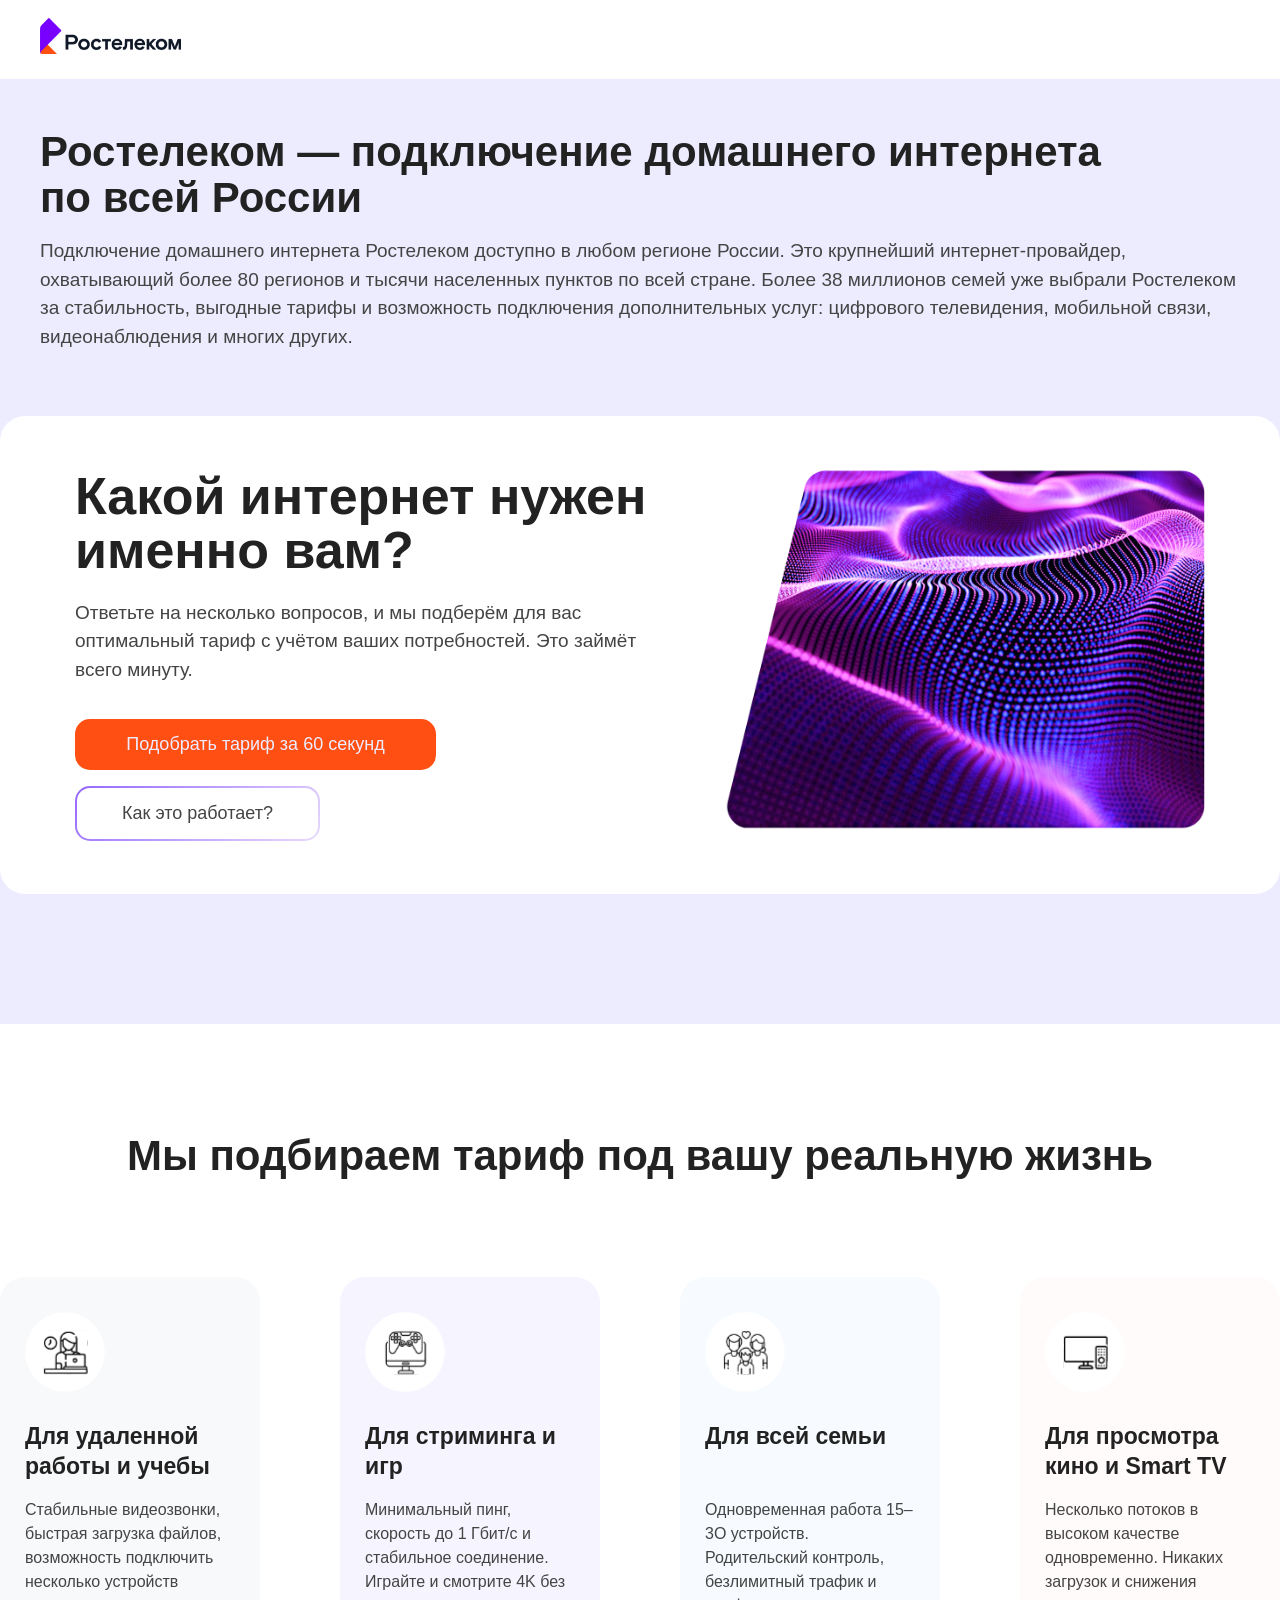
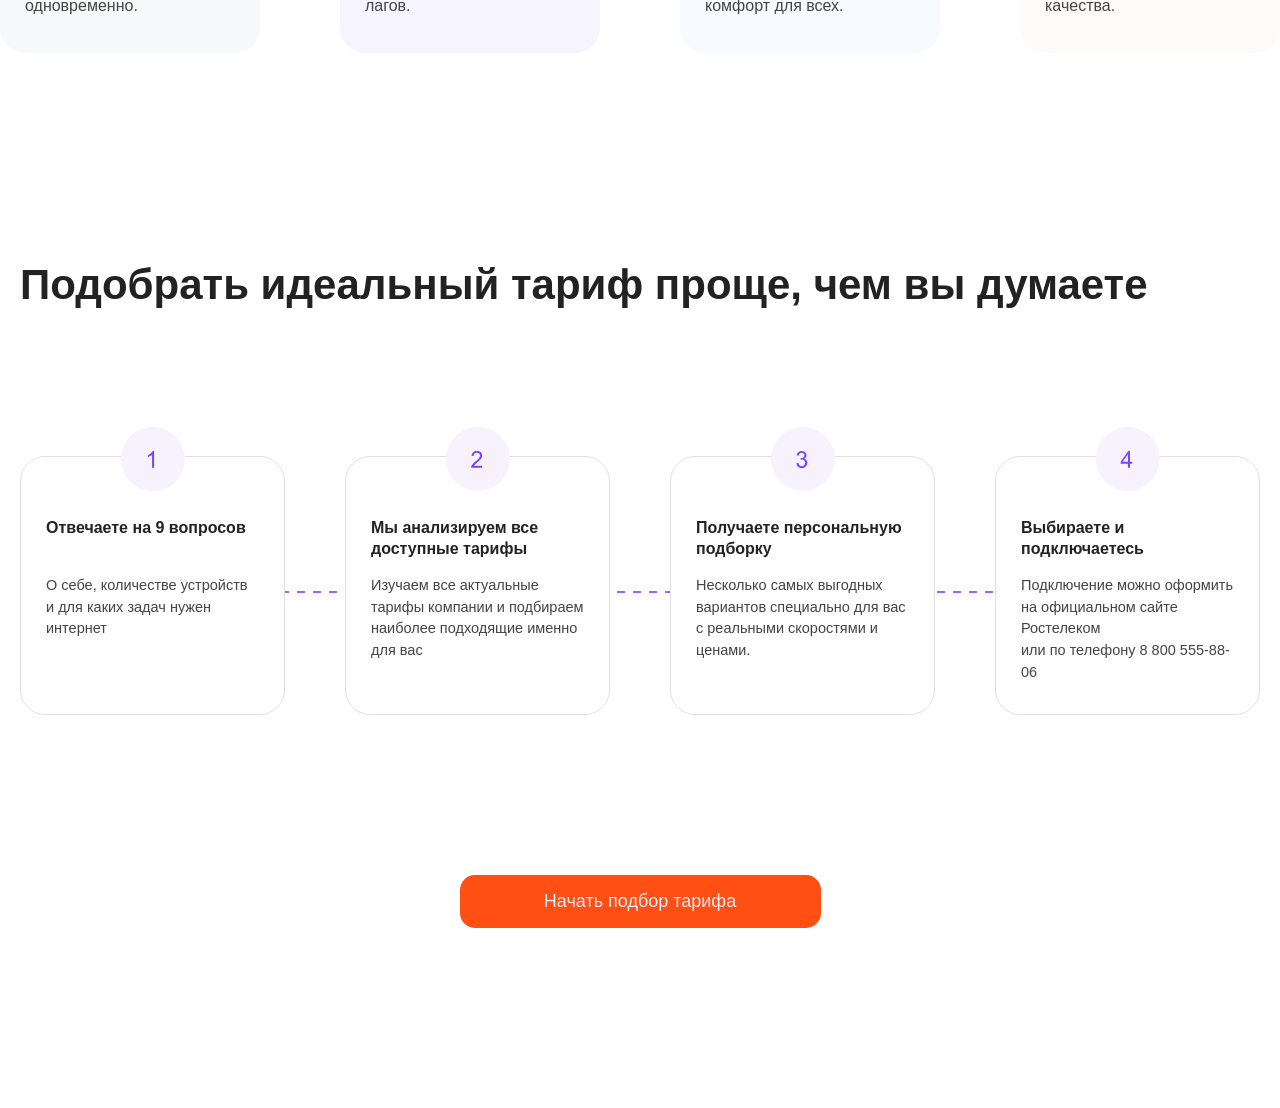
==== index.html @ 30d4591b "Add files via upload" ====
<!DOCTYPE html>
<html lang="ru">
<head>
    <meta charset="UTF-8">
    <meta name="viewport" content="width=device-width, initial-scale=1.0">
    <title>Ростелеком</title>
    <link rel="stylesheet" href="main.css">

</head>

<body>
   
    <header class="container">
        <span class="logo">
            <img src="img/photo_and_icons/photo_and_logo/logo.svg" alt="">
        </span>
    </header>

    <div class="glek">

            <div class="title container">
                <h1>Ростелеком — подключение домашнего интернета по всей России</h1>
                <p>Подключение домашнего интернета Ростелеком доступно в любом регионе России. Это крупнейший интернет-провайдер, охватывающий более 80 регионов и тысячи населенных пунктов по всей стране. Более 38 миллионов семей уже выбрали Ростелеком за стабильность, выгодные тарифы и возможность подключения дополнительных услуг: цифрового телевидения, мобильной связи, видеонаблюдения и многих других.</p>
            </div>
        
            <div class="hero container">

        <div class="content">    
            <h2>Какой интернет нужен именно вам?</h2>
            <p>Ответьте на несколько вопросов, и мы подберём для вас оптимальный тариф с учётом ваших потребностей. Это займёт всего минуту.</p>
            <div class="buttons">
                <button class="sec" onclick="window.location.href='quiz.html'">Подобрать тариф за 60 секунд</button>
                <button class="how" onclick="location.href='#steps'">Как это работает?</button>
            </div>
        </div>

            <div class="image desktop-img">
                <img src="img/photo_and_icons/photo_and_logo/photo1.png" alt="">
            </div>

            <div class="image mobile-img">
                <img src="img/photo_and_icons/photo_and_logo/photo1_mobile.png" alt="">
            </div>

    </div>

    <div class="reallife">

        <h1>Мы подбираем тариф под вашу реальную жизнь</h1>
        
        <div class="blocks">


            <div class="block one">
                <img src="img/photo_and_icons/icons/icon1.svg" alt="" width="80"; class="icons">
                <h2>Для удаленной работы и учебы</h2>
                <p>Стабильные видеозвонки, быстрая загрузка файлов, возможность подключить несколько устройств одновременно.</p>
            </div>

            <div class="block two">
                <img src="img/photo_and_icons/icons/icon2.svg" alt="" width="80" class="icons">
                <h2>Для стриминга и игр</h2>
                <p>Минимальный пинг, скорость до 1 Гбит/с и стабильное соединение. Играйте и смотрите 4K без лагов.</p>
            </div>

            <div class="block three">
                <img src="img/photo_and_icons/icons/icon3.svg" alt="" width="80" class="icons">
                <h2>Для всей семьи</h2>
                <p>Одновременная работа 15–3О устройств. Родительский контроль, безлимитный трафик и комфорт для всех.</p>
            </div>

            <div class="block four">
                <img src="img/photo_and_icons/icons/icon4.svg" alt="" width="80" class="icons">
                <h2>Для просмотра кино и Smart TV</h2>
                <p>Несколько потоков в высоком качестве одновременно. Никаких загрузок и снижения качества.</p>
            </div>


        </div>
      
    </div>

    <div class="ideal" id="steps">

         <div class="container">
            <h1>Подобрать идеальный тариф проще, чем вы думаете</h1>
        </div>
        
        <div class="container">

            <div class="blasts">
                
                <div class="blast ai">
                    <img src="img/photo_and_icons/icons/num1.svg" alt="" class="por" >
                    <h2>Отвечаете на 9 вопросов</h2>
                    <p>О себе, количестве устройств и для каких задач нужен интернет</p>
                </div>

                <div class="blast bi">
                    <img src="img/photo_and_icons/icons/num2.svg" alt="" class="por">
                    <h2>Мы анализируем все доступные тарифы</h2>
                    <p>Изучаем все актуальные тарифы компании и подбираем наиболее подходящие именно для вас</p>
                </div>

                <div class="blast ci">
                    <img src="img/photo_and_icons/icons/num3.svg" alt="" class="por">
                    <h2>Получаете персональную подборку</h2>
                    <p>Несколько самых выгодных вариантов специально для вас <br> с реальными скоростями и ценами.</p>
                </div>

                <div class="blast di">
                    <img src="img/photo_and_icons/icons/num4.svg" alt="" class="por">
                    <h2>Выбираете и подключаетесь</h2>
                    <p>Подключение можно оформить на официальном сайте Ростелеком<br>или по телефону 8 800 555-88-06</p>

                </div>

            </div>

        </div>


        <div style="text-align: center;">

        <button onclick="window.location.href='quiz.html'">Начать подбор тарифа</button>

        </div>

    </div>

</body>

</html>
---- main.css ----
html {
    scroll-behavior: smooth;
}

* {
    margin: 0;
    padding: 0;
    box-sizing: border-box;
}

html, body {
    overflow-x: hidden;
}

body {
    font-family: Arial, Helvetica, sans-serif;
    font-weight: bold;
    line-height: 1.5;
    color: #222222;
}







/* 1 СТРАНИЦА */

.container {
    max-width: 1480px;
    margin: 0 auto;
    padding: 0 40px;
}

.desktop-img {
    max-width: 100%;
    height: auto;
    display: block;
}

.mobile-img {
    display: none;
}

/* хедер */

header.container {
    display: flex;
    align-items: center;
    margin-top: 18px;
    margin-bottom: 18px;
}

.logo {
    width: 141px;
}

/* главный экран */

.glek {
    background-color: #EDECFF;
}

.title {
    padding-top: 50px;
}

.title h1 {
    font-size: clamp(32px, 4vw, 42px);
    line-height: 1.1;
    margin-bottom: 16px;
}

.title p {
    font-size: clamp(16px, 1.8vw, 19px);
    font-weight: 400;
    color: #444444;
    max-width: 1280px;
}

/* Hero */
.hero {
    display: flex;
    align-items: center;
    justify-content: space-between;
    background: #fff;
    border-radius: 25px;
    margin-top: 65px;
    margin-bottom: 130px;  
    padding: 50px 75px;
    gap: 60px;
}

.content {
    flex: 1;
}

.content h2 {
    font-size: clamp(38px, 5vw, 52px);
    line-height: 1.05;
    margin-bottom: 21px;
    max-width: 620px;
}

.content p {
    font-size: clamp(16px, 1.8vw, 19px);
    font-weight: 400;
    color: #444444;
    max-width: 620px;
    margin-bottom: 35px;
}

.buttons {
    display: flex;
    flex-direction: column;
    gap: 16px;      
    align-items: flex-start;
}

.sec, .how {
    font-size: 18px;
    font-weight: 400;
    padding: 15px 40px;
    border-radius: 15px;
    border: none;
    cursor: pointer;
    transition: transform 0.4s ease;
}

.sec {
    background-color: #FF4F12;
    color: #EDECFF;
    width: 361px;       
}

.how {
    background: linear-gradient(#ffffff, #ffffff) padding-box,
                linear-gradient(135deg, #9667FD, #E7DAFE) border-box;
    border: 2px solid transparent;
    color: #444444;
    width: 245px;      
}

.sec:hover, .how:hover {
    transform: scale(1.05);
}

.image {
    flex: 1;
    max-width: 480px;
}

.image img {
    border-radius: 20px;
    width: 100%;
}

/* блоки */

.reallife {
    padding: 100px 0;
    background: #ffffff;
}

.reallife h1 {
    font-size: clamp(32px, 4vw, 42px);
    text-align: center;  
    margin-bottom: 90px;
}

.blocks {
    display: flex;
    justify-content: center;
    gap: 80px;       
    flex-wrap: wrap;
}

.block {
    flex: 1;
    min-width: 260px;
    max-width: 280px;
    border-radius: 25px;
    padding: 35px 25px;
    text-align: left;

    display: flex;
    flex-direction: column;
}

.block.one { background-color: #F8F9FA; }
.block.two { background-color: #F6F5FF; }
.block.three { background-color: #F7FBFF; }
.block.four { background-color: #FFFBFB; }

.block img {
    margin-bottom: 30px;
    width: 80px;
    height: 80px;
    transition: transform 0.4s ease;
    border-radius: 50%;
}

.block:hover img {
    transform: scale(1.08);
}

.block h2 {
    font-size: 23px;
    line-height: 1.3;
    margin-bottom: 16px;

    min-height: 60px;
}

.block p {
    font-size: 16px;
    font-weight: 400;
    color: #444444;
}

/* шаги */

.ideal .container {  
    max-width: 1440px;
    margin: 0 auto;
    padding: 0 20px;
}

.ideal {
    background: #ffffff;
    padding: clamp(60px, 8vw, 100px) 0;
}

.ideal h1 {
    font-size: clamp(32px, 4vw, 42px);
    text-align: left;
    margin-bottom: 90px;
    
}

.blasts {
    display: flex;
    justify-content: center;
    gap: clamp(40px, 5vw, 60px);
    position: relative;
    padding: 50px 0;
}

.blasts::before {
    content: "";
    position: absolute;
    top: 185px;   
    left: 12%;
    right: 12%;
    height: 2px;
    background: repeating-linear-gradient(
        to right,
        #9667FD,
        #9667FD 8px,
        transparent 8px,
        transparent 16px
    );
    z-index: 0;
}

.blast {
    position: relative;
    z-index: 1;
    background: #fff;
    border: 1px solid #e0e0e0;
    border-radius: 25px;
    padding: 35px 25px 30px;
    text-align: left;
    max-width: 360px;
    flex: 1 1 260px;
    display: flex;
    flex-direction: column;
}
.blast img {
    position: absolute;
    top: -30px;
    left: 50%;
    transform: translateX(-50%);
    width: 64px;
    height: 64px;
    z-index: 2;
}

.blast h2 {
    font-size: 16px;
    line-height: 1.35;
    margin: 25px 0 12px 0;
    min-height: 46px; 
    max-width: 220px;
}

.blast p {
    font-size: 14.5px;
    font-weight: 400;
    color: #444444;
}

/* Кнопка */
.ideal button {
    display: block;
    margin: 110px auto 80px;
    background-color: #FF4F12;
    color: #EDECFF;
    width: 361px;
    padding: 16px 40px;
    font-size: 18px;
    border-radius: 15px;
    border: none;
}

.ideal button:hover {
    transform: scale(1.05);
}

/* медиа */

@media (max-width: 1200px) {
    .container { padding: 0 30px; }
    .hero { padding: 50px 60px; }
}

/*
@media (max-width: 992px) {

    .container { padding: 0 30px; }
    .hero { padding: 50px 60px; }

    .hero {
        flex-direction: column;
        text-align: center;
    }
    .buttons { align-items: center; }
    .image { margin-top: 40px; }
}
*/

@media (max-width: 768px) {
    
    /*navbar*/
    .container { padding: 0px 25px; }

    /*заголовок*/

    .title.container h1 {
    font-size: clamp(24px, 8vw, 58px);
    line-height: 1.1;
    margin-bottom: 16px;
    margin-top: 16px;
    padding-top: 48px;
    }
    
    /*hero*/
    
    .hero {
    flex-direction: column-reverse;
    align-items: flex-start;
    gap: 30px;
    background: #fff;
    border-radius: 25px;
    padding: 20px 20px 30px 20px;
    overflow: hidden;
    margin: 20px 20px;
    }

    .desktop-img {
    display: none;
    }

    .mobile-img {   
    display: block;
    width: 100%;
    }

    .content h2,
    .content p {
    text-align: left;
    }

    .content {
    width: 100%;
    padding: 0 25px 30px;
    }

    .sec,
    .how {
    width: 100%;
    max-width: 100%;
    }

    /*reallife*/

    .block,
    .blast {
    width: 100%;
    max-width: none;
    }

    .block {
    margin: 0px 10px;
    }

    .blocks { 
    gap: 35px; 
    }

    .reallife,
    .ideal {
    padding: 50px 15px;
    }

    .reallife h1,
    .ideal h1 {
    margin-bottom: 50px;
    line-height: 120%;
    }

    /*ideal*/ 
  
    /*МОБИЛЬНАЯ КАРУСЕЛЬ */
   .blasts {
    position: relative;
    display: flex;
    gap: 20px;
    overflow-x: auto;
    scroll-snap-type: x mandatory;
    -webkit-overflow-scrolling: touch;
    padding: 50px 0 80px 0;
    margin: 0;
    scrollbar-width: none;
    justify-content: flex-start;
    scroll-padding-left: 20px;
    } 

    .blasts::-webkit-scrollbar {
    display: none;
    }
    .blasts::before {
    content: "";
    position: absolute;
    top: 185px;
    left: 20px;
    width: 300%;
    height: 2px;
    background: repeating-linear-gradient(
        to right,
        #9667FD,
        #9667FD 8px,
        transparent 8px,
        transparent 16px
    );
    z-index: 0;
    }

    .blast {
    position: relative;
    z-index: 1;
    flex: 0 0 calc(100% - 60px);
    max-width: 340px;
    scroll-snap-align: center;
    margin-left: 20px;
    }

    .blast:last-child {
    margin-right: 20px;
    }

    .ideal .container {
    padding: 0 20px;
    }

    .ideal button {
    width: 100%;
    margin-top: 60px;

   }
       
}











/* 2 СТРАНИЦА*/

/* шапка */

.hat {
    background-image: linear-gradient(135deg, #7744FF,#FF4F12);
    text-align: center;
    padding: 112px 20px;
}

.hat h1 {
    margin-bottom: 35px;
    font-size: 48px;
    color: #fff;
}

.hat h2 {
    font-size: 18px;
    font-weight: 400;
    line-height: 150%;
    color: #fff;
}

/* вопросы */

.q_block {
    padding: 28px 20px 80px;
    display: flex;
    justify-content: center;
}

.windows {
    width: 100%;
    max-width: 920px;
    border-radius: 25px;
    box-shadow: 0px 5px 12px 1px #c1c1c1;
    padding-top: 20px;
    padding-right: 95px;
    padding-left: 35px;
    padding-bottom: 35px;
    background: #fff;
    display: none;
}

.windows.active {
    display: block;
}

.window .container {
    display: flex;
    align-items: center;
    padding: 0;
}

/* верх */

.window h2 {
    margin-top: 10px;
    margin-left: 4px;
    display: inline-block;
    font-size: 14px;
    font-weight: 400;
    color: #444444;
}

/* вопрос */

.window h1 {
    margin-top: 32px;
    margin-left: 94px;
    margin-bottom: 36px;
    font-size: 24px;
    line-height: 130%;
    color: #222222;
}

/* радио */

.form_radio {
    margin-left: 94px;
    margin-bottom: 31px;
}

.form_radio input[type="radio"] {
    position: absolute;
    opacity: 0;
    width: 0;
    height: 0;
    margin: 0;
}

.form_radio label {
    display: inline-flex;
    align-items: center;
    cursor: pointer;
    font-size: 16px;
    font-weight: 400;
    color: #444444;
    padding-left: 28px;
    user-select: none;
    position: relative;
}

.form_radio label:before {
    content: "";
    position: absolute;
    left: 0;
    width: 18px;
    height: 18px;
    background: url(img/photo_and_icons/icons/radio_bace.svg) no-repeat center;
    background-size: contain;
    transition: all 0.2s;
}

.form_radio label:hover:before {
    background-image: url(img/photo_and_icons/icons/radio_hover.svg);
}

.form_radio input[type="radio"]:checked + label:before {
    background-image: url(img/photo_and_icons/icons/radio_tap.svg);
}

/* назад */

.nazad {
    margin-right: 36px;
    padding: 10px 15px;
    border-radius: 35px;
    border-color: #9667FD;
    background-color: #fff;
    border-width: 1.5px;
    cursor: pointer;
}

.nazad:hover {
    background-color: #E7DAFE;
    transition: 0.5s ease;
}

/* кнопка далее */

.go {
    display: block;
    margin-left: auto;
    margin-top: -58px;
    color: #ffffff;
    font-size: 16px;
    font-weight: 400;
    padding: 10px 50px;
    border-radius: 20px;
    border: none;
    background-color: #AAAAAA;
    cursor: pointer;
    transition: 
        transform 0.2s ease,
        background 0.5s ease;
}

.go:hover {
    transform: scale(1.02);
    background-image: linear-gradient(#FF4F12, #FF4200);
}

.finish:hover {
    background-image: linear-gradient(135deg, #7744FF,#FF4F12);
}

/*кнопка назад */

.window.first-question .nazad {
    visibility: hidden;
}

#question-1 .nazad {
    visibility: hidden;
}



/*МОБИЛЬНАЯ ВЕРСИЯ*/

@media (max-width: 768px) {

    /* шапка */

    .hat {
        padding: 62px 26px 64px;
        text-align: left;
    }

    .hat h1 {
        font-size: 32px;
        line-height: 118%;
        margin-bottom: 28px;
        max-width: 320px;
    }

    .hat h2 {
        font-size: 16px;
        line-height: 150%;
    }

    /* блок вопросов */

    .q_block {
        padding: 40px 24px 60px;
    }

    .windows {
        width: 100%;
        max-width: 100%;
        padding: 34px 26px 38px 26px;
        border-radius: 32px;
        overflow: hidden;
    }

    /* верх карточки */

    .window .container {
        padding: 0;
        align-items: center;
    }

    .window h2 {
        margin: 0;
        font-size: 14px;
    }

    /* заголовок вопроса */

    .window h1 {
        margin-left: 0;
        margin-top: 24px;
        margin-bottom: 34px;
        font-size: 24px;
        line-height: 128%;
        max-width: 100%;
    }

    /* radio */

    .form_radio {
        margin-left: 0;
        margin-bottom: 28px;
    }

    .form_radio label {
        font-size: 16px;
        line-height: 145%;
    }

    .form_radio label:before {
        width: 18px;
        height: 18px;
    }

    /* назад */

    .nazad {
        margin-right: 16px;
        padding: 8px 13px;
        flex-shrink: 0;
    }

    /* кнопка */

    .go {
        width: 195px;
        margin-left: auto;
        margin-right: auto;
        margin-top: 8px;
        padding: 14px 20px;
        border-radius: 20px;
        font-size: 16px;
        background: linear-gradient(#FF4F12, #FF4200);
        color: #fff;
    }

    .finish {
        background-image: linear-gradient(135deg, #7744FF,#FF4F12);
    }

    .go:hover {
        transform: none;
    }

    .go:active {
        transform: scale(1.03);
    }

}







/* 3 СТРАНИЦА*/

/* шапка */

.hight {
    background-color: #F8F9FA;
    padding: 70px 20px;
}

.pazl {
    position: relative;
    max-width: 1280px;
    margin: 0 auto;
    background-color: #7744FF;
    border-radius: 25px;
    padding: 60px 70px;
    overflow: hidden;
}

.pazl h1 {
    color: #fff;
    line-height: 105%;
    font-size: 48px;
    max-width: 716px;
    margin-bottom: 40px;
    position: relative;
    z-index: 2;
}

.pazl p {
    font-size: 18px;
    font-weight: 400;
    color: #EEEEEE;
    line-height: 150%;
    max-width: 675px;
    position: relative;
    z-index: 2;
}

.pazl img {
    position: absolute;
    right: 40px;
    top: 50%;
    transform: translateY(-50%);
    width: 470px;
    max-width: 42%;
}

/* результат */

.result {
    padding: 80px 20px;
    background-color: #F8F9FA;
}

.result > h1 {
    max-width: 1280px;
    margin: 0 auto 60px;
    font-size: 48px;
    color: #222222;
}

/* карточка */

.cards {
    max-width: 1280px;
    margin: 0 auto;
}

.card {
    position: relative;
    background-color: #ffffff;
    border-radius: 25px;
    border: 1px solid #D7D7D7;
    padding: 34px 32px;
    margin-top: 50px;
}

/* заголовок */

.card h1 {
    font-size: 36px;
    color: #444444;
    margin-bottom: 34px;
}

/* баннеры */

.banner.hit {
    position: absolute;
    top: -15px;
    left: 36px;
    color: #FFFFFF;
    font-size: 14px;
    font-weight: 400;
    border-radius: 8px;
    background-color: #9667FD;
    padding: 8px 18px;
}

.banner.act {
    position: absolute;
    top: -15px;
    left: 200px;
    color: #FFFFFF;
    font-size: 14px;
    font-weight: 400;
    border-radius: 8px;
    background-color: #FF4F12;
    padding: 8px 18px;
}

.banner.act.alone {
    position: absolute;
    top: -15px;
    left: 36px;
}

/* layout */

.information {
    display: flex;
    align-items: stretch;
}

/* левая часть */

.info-left {
    flex: 1;
    display: flex;
    gap: 80px;
    padding-right: 28px;
    padding-left: 35px;
}

.info-column {
    display: flex;
    flex-direction: column;
    gap: 28px;
    min-width: 240px;
}

/* правая часть */

.price {
    position: relative;
    width: 270px;

    display: flex;
    flex-direction: column;

    align-self: stretch;
}

.price::before {
    content: "";
    position: absolute;
    left: -36px;
    top: -122px;
    width: 1px;
    height: calc(100% + 157px);
    background-color: #D6D6D6;
}

/* feature */

.feature {
    min-width: 0;
}

.feature-top {
    display: flex;
    align-items: center;
    margin-bottom: 8px;
}

.feature-top img {
    width: 18px;
    height: 18px;
    margin-right: 14px;
    flex-shrink: 0;
}

.feature-top h2 {
    font-size: 22px;
    font-weight: 400;
    color: #444444;
    margin-right: 10px;
    line-height: 120%;
}

/* internet type */

.internet .feature-top p {
    font-size: 14px;
    font-weight: 400;
    color: #666666;
    border: 1px solid #999999;
    border-radius: 5px;
    padding: 2px 6px;
    line-height: 1;
}

/* нижний текст */

.feature h3 {
    font-size: 12px;
    font-weight: 400;
    color: #666666;
    margin-left: 32px;
}

/* допы */

.dop h2 {
    font-size: 18px;
    color: #666666;
}

.dop-group {
    display: flex;
    flex-direction: column;
    gap: 5px;
}

/* обычная цена */

.price h1 {
    font-size: 32px;
    color: #444444;
    margin: 0 0 6px;
}

.price h2 {
    font-size: 16px;
    font-weight: 400;
    color: #666666;
    margin-bottom: 22px;
}

/* акция */

.promo-line {
    display: flex;
    align-items: flex-start;
    gap: 10px;
    margin-bottom: 8px;
}

.promo-line h1,
.promo-line p {
    margin: 0;
}

.price.act h1 {
    font-size: 32px;
    color: #fff;
    padding: 0 10px;
    border-radius: 10px;
    background-image: linear-gradient(135deg, #7744FF,#FF4F12);
}

.promo-line p {
    max-width: 120px;
    margin-top: 10px;
    font-size: 14px;
    font-weight: 400;
    line-height: 1.1;

    color: transparent;

    -webkit-background-clip: text;
    background-clip: text;

    background-image: linear-gradient(135deg, #7744FF,#FF4F12);
}

.price.act h3 {
    font-size: 16px;
    color: #444444;
    margin-bottom: 6px;
}

/* кнопки */

.extra-btn {
    display: none;
}

.price button {
    margin-top: auto;
}

.price button.base {
    color: #ffffff;
    font-size: 16px;
    font-weight: 400;
    padding: 12px 40px;
    border-radius: 20px;
    border: none;
    background-color: #FF4F12;
    cursor: pointer;
    transition: 0.3s ease;
    text-align: center;
}

.price button.act {
    color: #ffffff;
    font-size: 16px;
    font-weight: 400;
    padding: 12px 40px;
    border-radius: 20px;
    border: none;
    background-image: linear-gradient(135deg, #7744FF,#FF4F12);
    cursor: pointer;
    transition: 0.3s ease;
    text-align: center;
}

.price button:hover {
    transform: scale(1.03);
}

.restart-section {
    text-align: center;
    margin: 60px 0 40px 0;        
    padding-bottom: 30px;      
}

.restart-btn {
    display: inline-block;
    padding: 16px 50px;
    font-size: 1.1rem;
    font-weight: 400;
    color: white;
    background-color: #FF4F12; 
    border: none;
    border-radius: 15px;
    cursor: pointer;
    transition: all 0.3s ease;
    text-decoration: none;
}

.restart-btn:hover {
    background-color: #FF5500;
    transform: translateY(-3px);
}


/* шаги */

.peremeni {
    background-color: #7744FF;
    padding: 112px;
}

.peremeni h1 {
    color: #FFFFFF;
    text-align: center;
    font-size: 56px;
    margin-bottom: -10px;
}

.peremeni h1.bo {
    margin-bottom: 20px;
}

.peremeni p {
    text-align: center;
    color: #FFFFFF;
    font-weight: 400;
    max-width: 500px;
    margin: auto;
}

.step {
    background-color: #fff;
    border-radius: 25px;
    padding: 50px 30px;
    max-width: 420px;
    margin-top: 80px;
}

.step h2 {
    font-size: 24px;
}

.step h3 {
    font-size: 20px;
    font-weight: 400;
    line-height: 150%;
    margin-top: 20px;
}

.steps {
    display: flex;
    justify-content: center;
    gap: 25px;       
    flex-wrap: wrap;
}

.steps img {
    place-items: center;
}

.step {
    display: flex;
    flex-direction: column;
    align-items: center;
    text-align: center;
}

.step img {
    display: block;
    margin-bottom: 20px;
}


/* МОБИЛЬНАЯ ВЕРСИЯ 3 СТРАНИЦЫ */


@media (max-width: 768px) {

    /* верхний блок */

    .hight {
        padding: 24px 20px 40px;
    }

    .pazl {
        padding: 34px 24px 260px;
        border-radius: 24px;
    }

    .pazl h1 {
        font-size: 24px;
        line-height: 115%;
        margin-bottom: 24px;
        max-width: 100%;
    }

    .pazl p {
        font-size: 16px;
        line-height: 150%;
        max-width: 100%;
    }

    .pazl img {
        width: 250px;
        max-width: none;
        right: 50%;
        transform: translateX(50%);
        bottom: 28px;
        top: auto;
    }

    /* результат */

    .result {
        padding: 40px 20px 60px;
    }

    .result > h1 {
        font-size: 36px;
        line-height: 115%;
        margin-bottom: 36px;
    }

    /* карточки */

    .cards {
        display: flex;
        flex-direction: column;
        gap: 26px;
    }

    .card {
        margin-top: 10px;
        padding: 26px 0 0;

        border-radius: 24px;
    }

    /* баннеры */

    .banner.hit {
        top: -18px;
        left: 20px;
        font-size: 12px;
        padding: 7px 14px;
        border-radius: 7px;
    }

    .banner.act {
        top: -18px;
        left: 160px;
        font-size: 12px;
        padding: 7px 14px;
        border-radius: 7px;
    }

    .banner.act.alone {
        top: -18px;
        left: 20px;
    }

    /* заголовок */

    .card h1 {
        font-size: 24px;
        line-height: 120%;
        margin-bottom: 28px;
        padding: 0 20px;
    }

    /* layout */

    .information {
        flex-direction: column;
    }

    /* левая часть */

    .info-left {
        flex-direction: column;
        gap: 22px;
        padding: 0 20px 28px;
    }

    .info-column {
        gap: 22px;
        min-width: auto;
    }

    /* feature */

    .feature-top {
        margin-bottom: 4px;
    }

    .feature-top img {
        width: 16px;
        height: 16px;
        margin-right: 12px;
    }

    .feature-top h2 {
        font-size: 16px;
        line-height: 125%;
    }

    .internet .feature-top p {
        font-size: 11px;
        padding: 1px 5px;
    }

    .feature h3 {
        font-size: 11px;
        margin-left: 28px;
    }

    .dop h2 {
        font-size: 12px;
        line-height: 135%;
    }

    .dop-group {
        gap: 2px;
    }

    /* правая часть */

    .price {
        width: 100%;
        padding: 26px 20px 20px;
        border-top: 1px solid #D6D6D6;
        align-items: center;
        text-align: left;
    }

    .price::before {
        display: none;
    }

    /* обычная цена */

    .price h1 {
        font-size: 26px;
        margin-bottom: 2px;
    }

    .price h2 {
        font-size: 14px;
        margin-bottom: 18px;
    }

    /* акция */

    .promo-line {
        align-items: center;
        justify-content: center;
        gap: 8px;
        margin-bottom: 8px;
    }

    .price.act h1 {
        font-size: 26px;
        padding: 4px 10px;
        border-radius: 10px;
    }

    .promo-line p {
        font-size: 12px;
        line-height: 115%;
        max-width: 82px;
        margin-top: 0;
        text-align: left;
    }

    .price.act h3 {
        font-size: 14px;
        margin-bottom: 2px;
    }

    /* кнопки */

    .restart-btn {
        padding: 15px 35px;
        font-size: 1.05rem;
        width: 90%;
        max-width: 320px;
    }
    
    .restart-section {
        margin: 50px 0 30px 0;
    }

    .price button.base,
    .price button.act {
        width: 100%;
        font-size: 16px;
        padding: 14px 20px;
        border-radius: 14px;
    }

    /* нижний блок */

    .peremeni {
        padding: 70px 20px;
    }

    .peremeni h1 {
        font-size: 34px;
        line-height: 115%;
        margin-bottom: 0;
    }

    .peremeni p {
        font-size: 16px;
        line-height: 150%;
        margin-top: 24px;
        margin-bottom: 25px;
    }

    .steps {
        gap: 25px;
    }

    .step {
        margin-top: 0;
        padding: 36px 24px;
        max-width: 100%;
    }

    .step h2 {
        font-size: 22px;
    }

    .step h3 {
        font-size: 17px;
        line-height: 145%;
    }

}

/* MOBILE EXTRA COLUMN */

@media (max-width: 768px) {

    /* скрываем кнопку на ПК */

    .extra-btn {

        display: flex;

        align-items: center;

        gap: 8px;

        border: none;

        background: transparent;

        padding: 0;

        margin-top: 6px;

        font-size: 14px;

        font-weight: 500;

        color: #7744FF;

        cursor: pointer;
    }

    /* стрелка */

    .extra-btn img {

        width: 12px;

        transition: transform 0.3s ease;
    }

    /* скрытый контент */

    .extra-content {

        max-height: 0;

        overflow: hidden;

        opacity: 0;

        transition:
            max-height 0.4s ease,
            opacity 0.3s ease,
            margin-top 0.3s ease;
    }

    /* открытие */

    .card.active .extra-content {

        max-height: 1000px;

        opacity: 1;

        margin-top: 18px;
    }

    /* поворот стрелки */

    .card.active .extra-btn img {

        transform: rotate(180deg);
    }

    /* чтобы колонка не ломалась */

    .extra-column {

        width: 100%;
    }

}
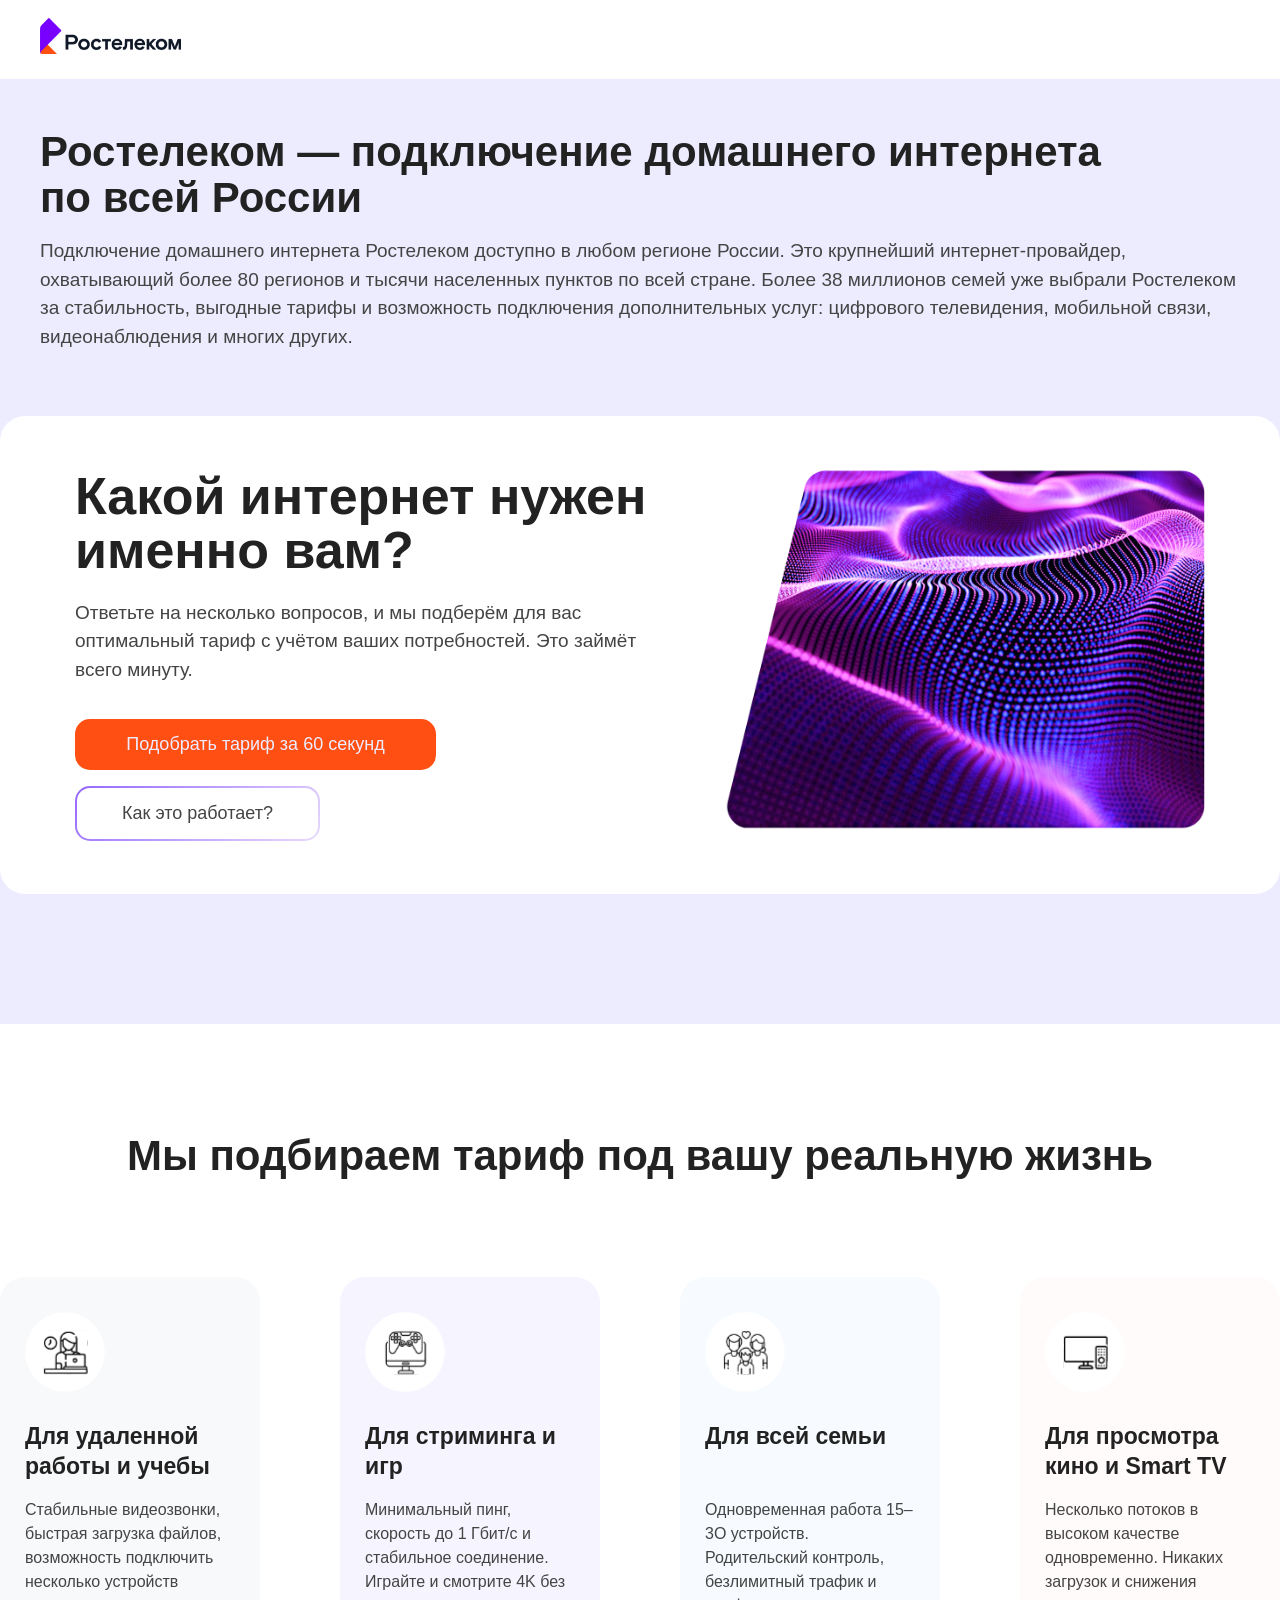
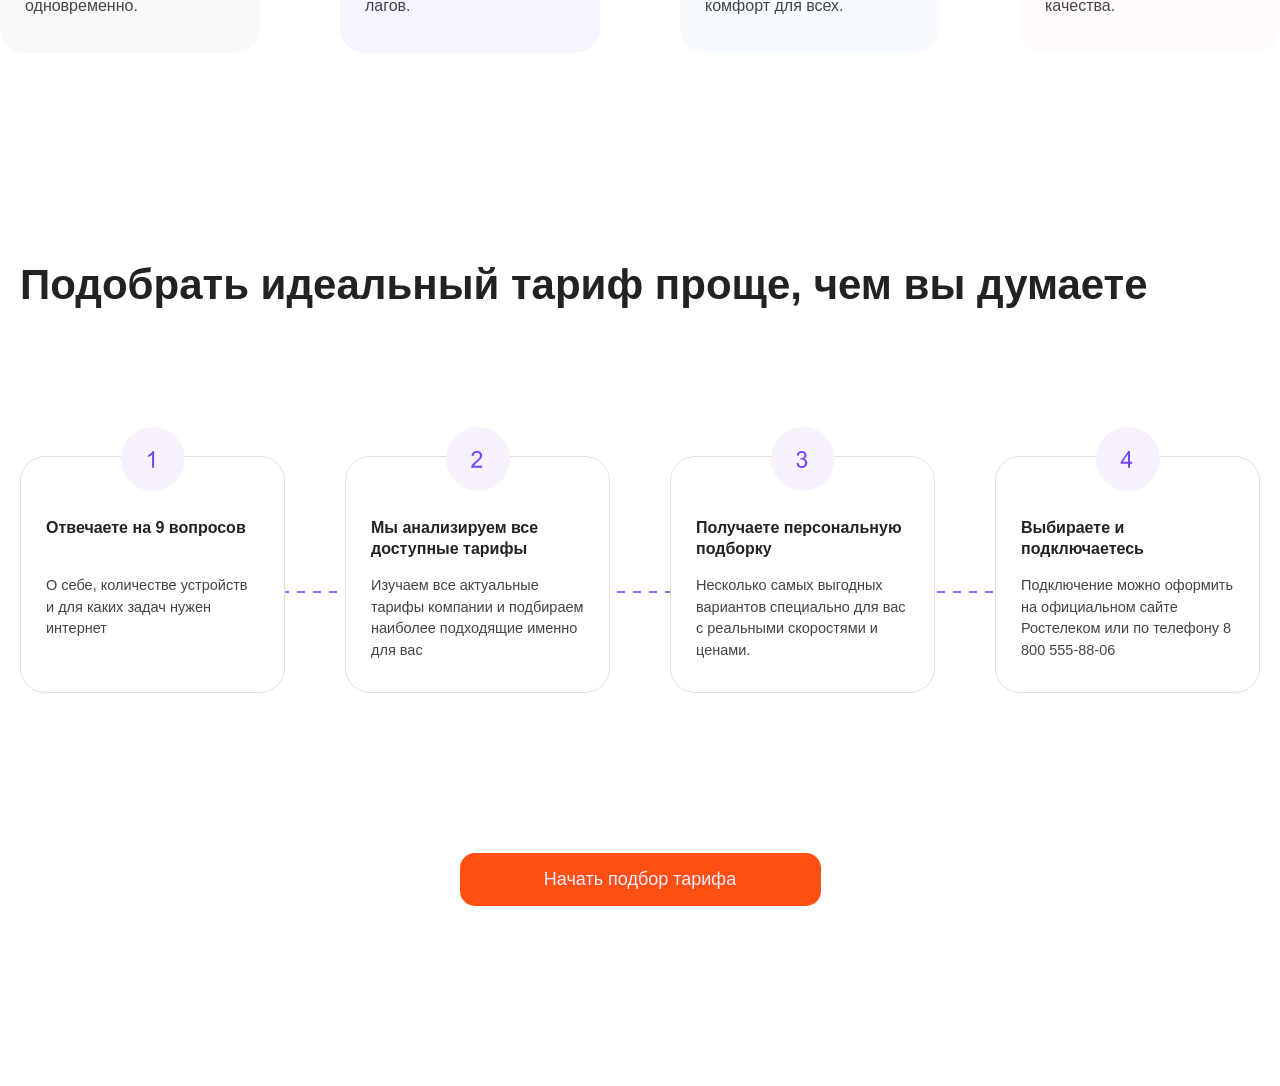
==== commit b469dc1b: "Update index.html" ====
--- a/index.html
+++ b/index.html
@@ -105,13 +105,13 @@
                 <div class="blast ci">
                     <img src="img/photo_and_icons/icons/num3.svg" alt="" class="por">
                     <h2>Получаете персональную подборку</h2>
-                    <p>Несколько самых выгодных вариантов специально для вас <br> с реальными скоростями и ценами.</p>
+                    <p>Несколько самых выгодных вариантов специально для вас с реальными скоростями и ценами.</p>
                 </div>
 
                 <div class="blast di">
                     <img src="img/photo_and_icons/icons/num4.svg" alt="" class="por">
                     <h2>Выбираете и подключаетесь</h2>
-                    <p>Подключение можно оформить на официальном сайте Ростелеком<br>или по телефону 8 800 555-88-06</p>
+                    <p>Подключение можно оформить на официальном сайте Ростелеком или по телефону 8 800 555-88-06</p>
 
                 </div>
 
@@ -130,4 +130,4 @@
 
 </body>
 
-</html>+</html>
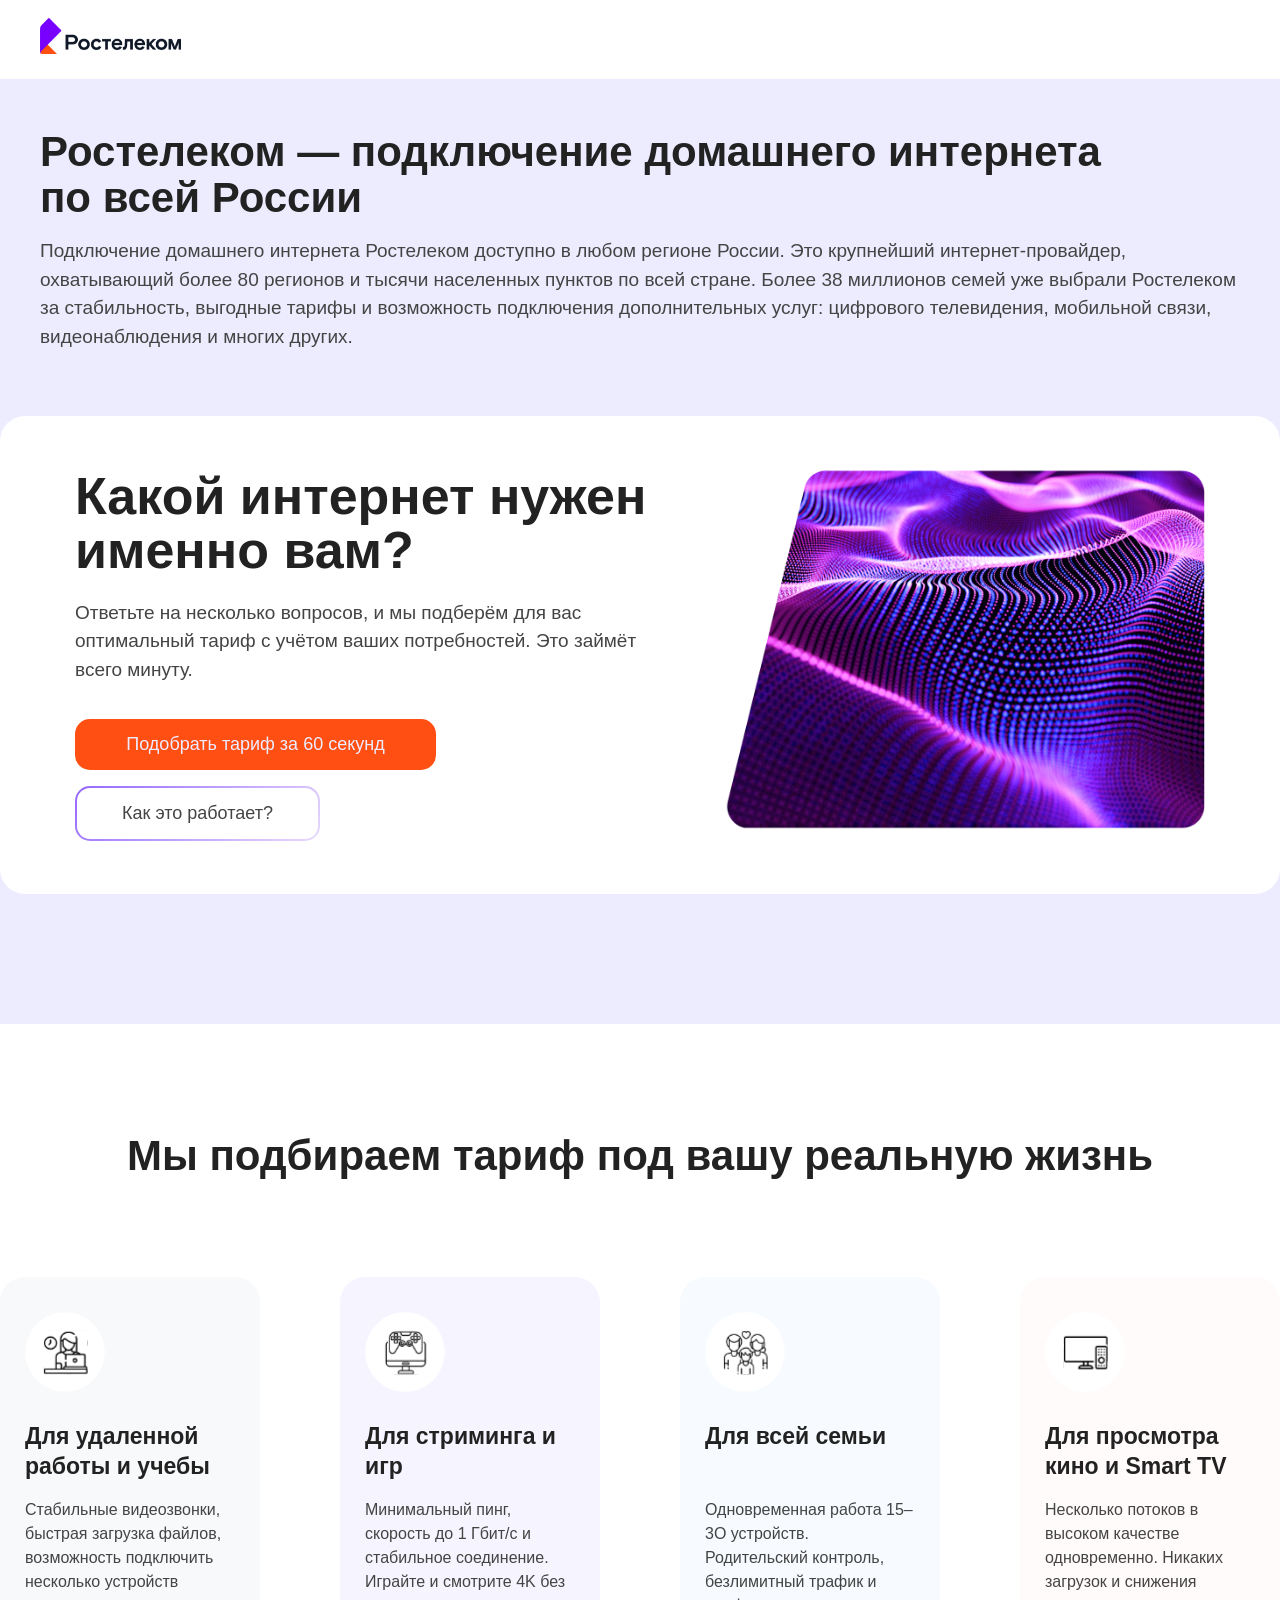
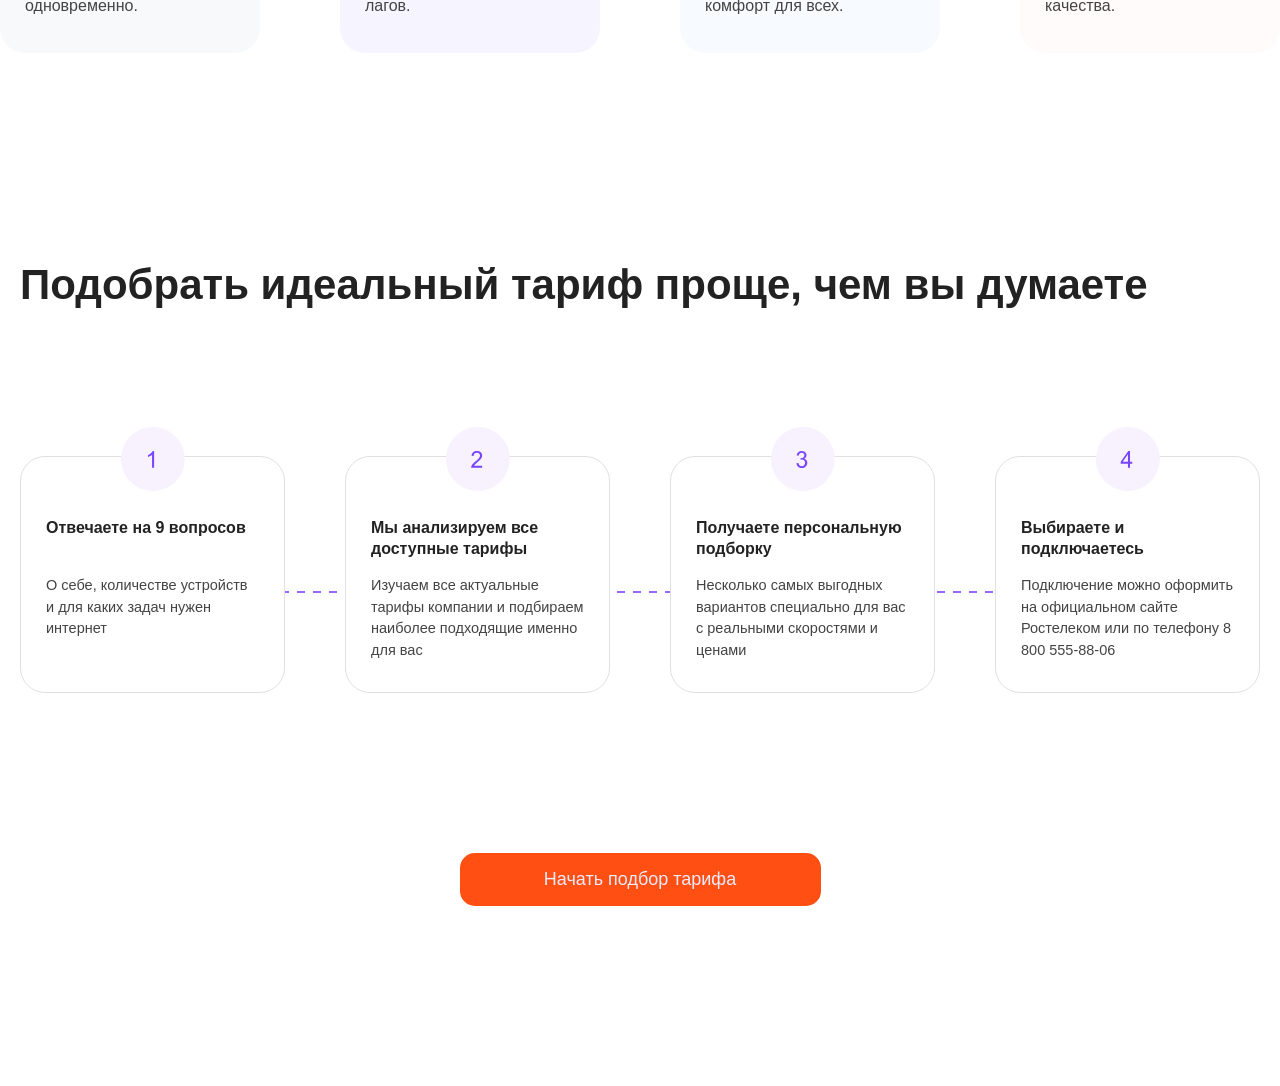
==== commit d14b32b3: "Update index.html" ====
--- a/index.html
+++ b/index.html
@@ -105,7 +105,7 @@
                 <div class="blast ci">
                     <img src="img/photo_and_icons/icons/num3.svg" alt="" class="por">
                     <h2>Получаете персональную подборку</h2>
-                    <p>Несколько самых выгодных вариантов специально для вас с реальными скоростями и ценами.</p>
+                    <p>Несколько самых выгодных вариантов специально для вас с реальными скоростями и ценами</p>
                 </div>
 
                 <div class="blast di">
